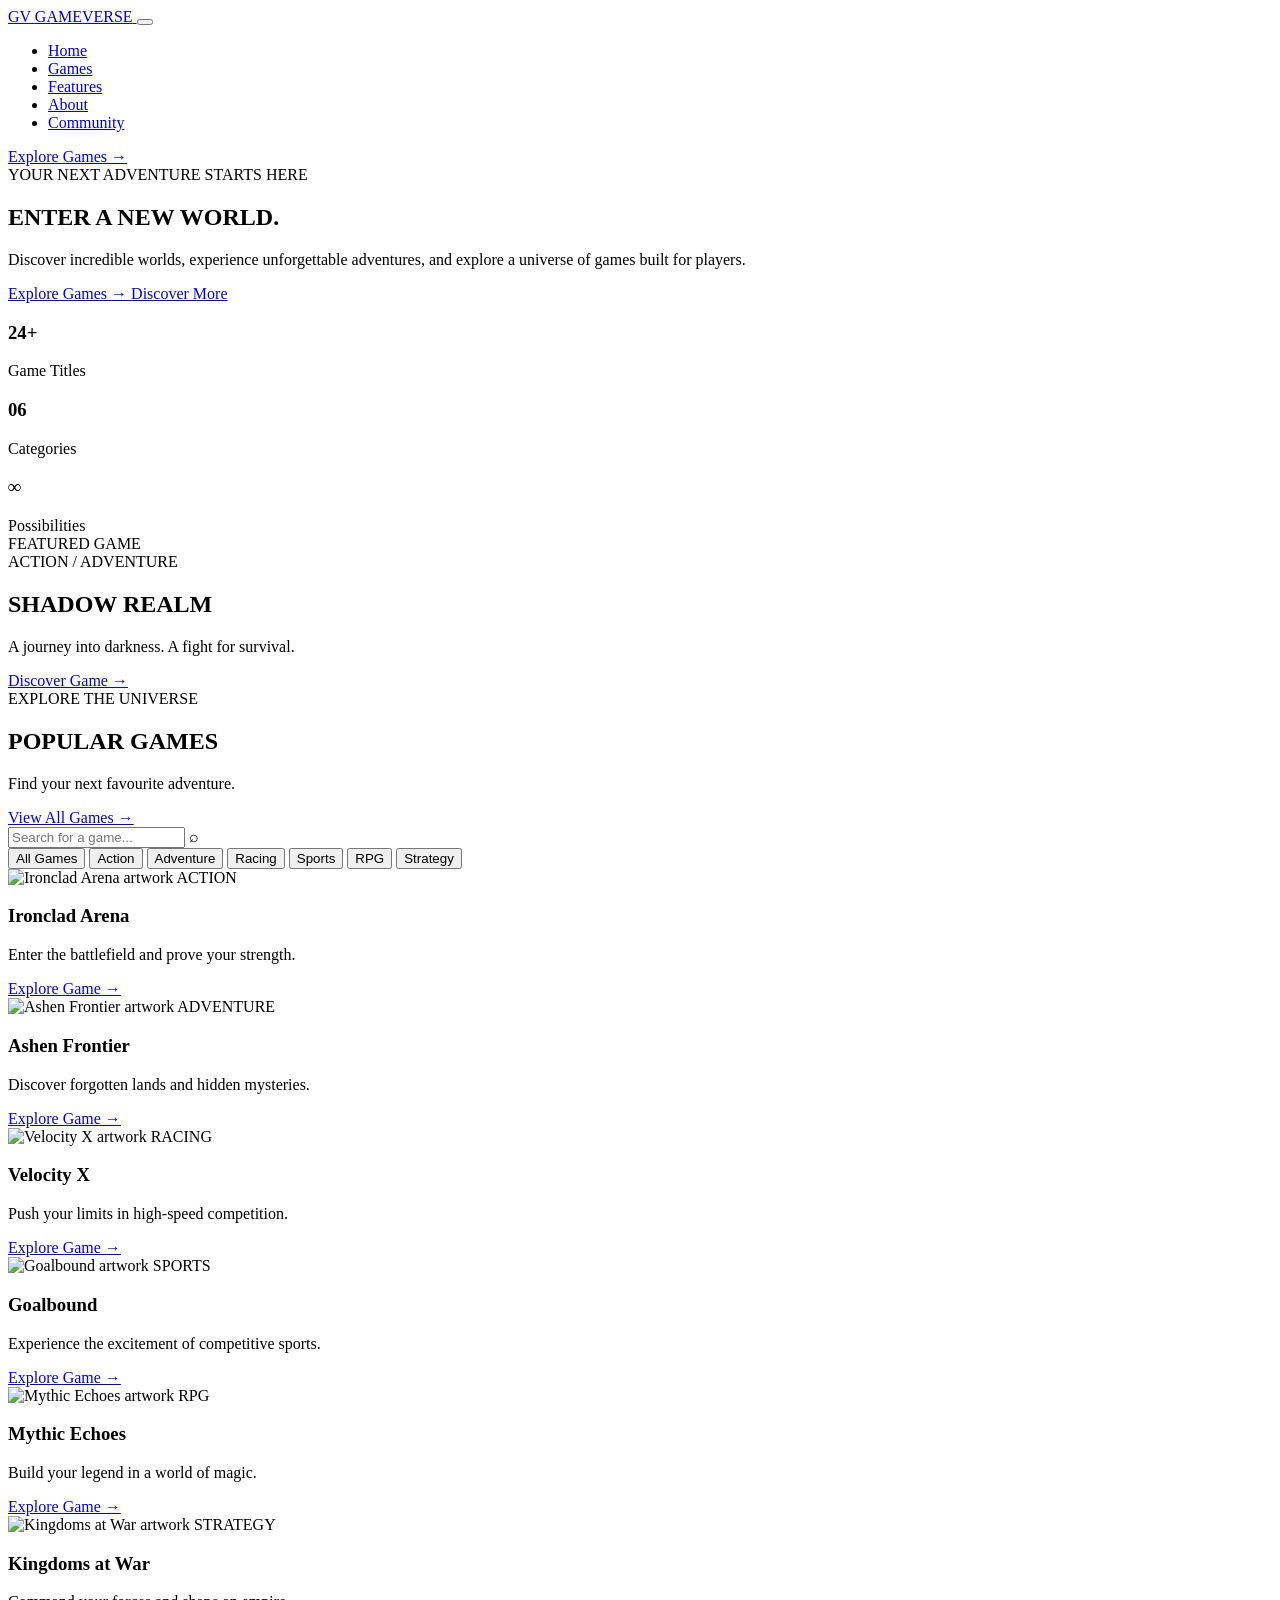
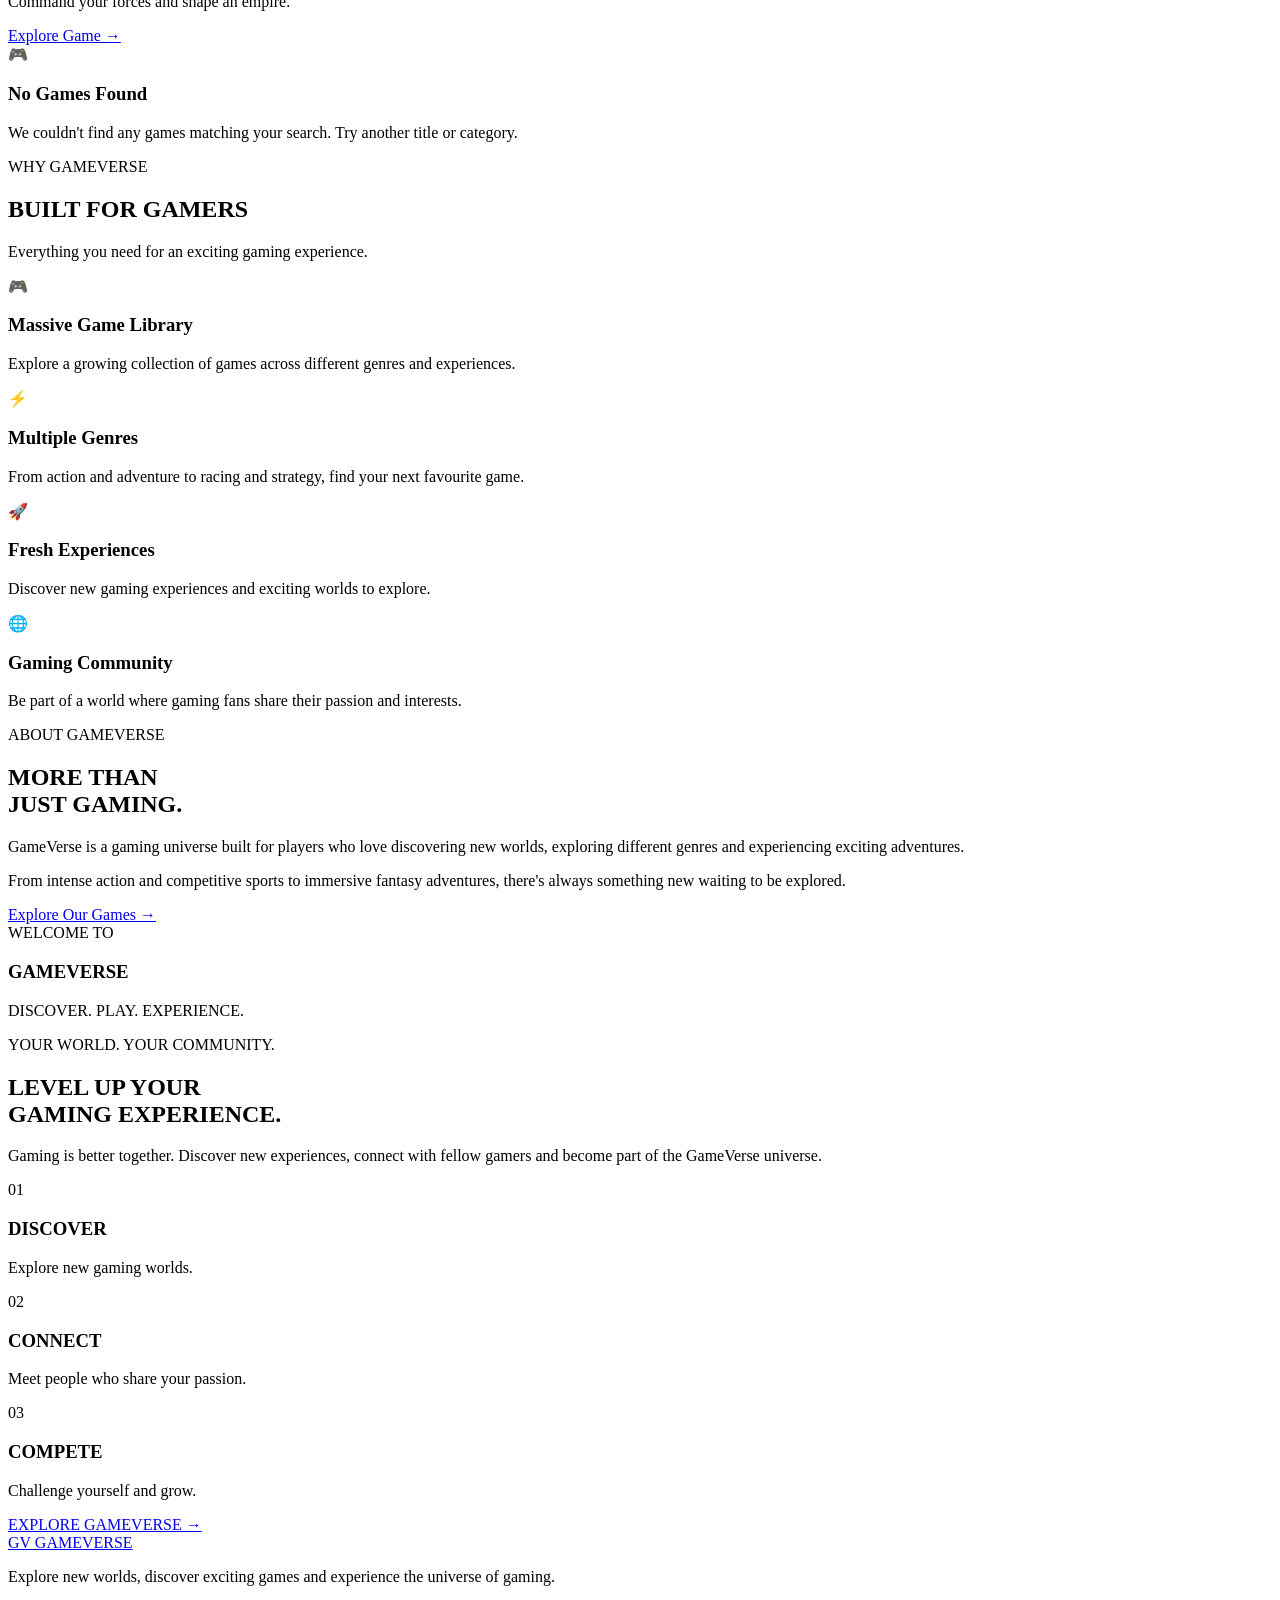
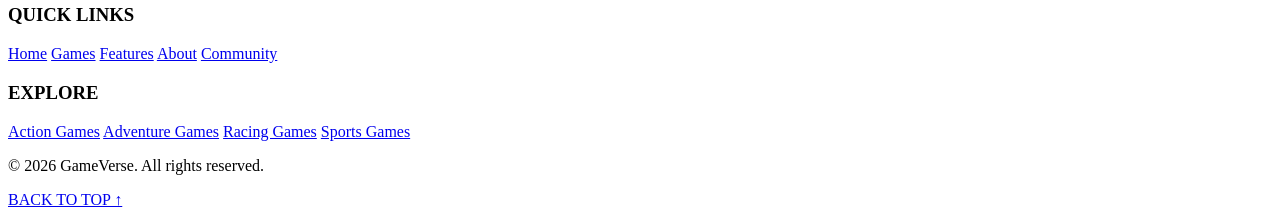
==== index.html @ 658ce8df "Add files via upload" ====
<!DOCTYPE html>
<html lang="en">
<head>
    <meta charset="UTF-8">
    <meta name="viewport" content="width=device-width, initial-scale=1.0">

    <title>GameVerse | Gaming Universe</title>

    <link rel="stylesheet" href="css/style.css">
</head>

<body>

  
<!-- NAVIGATION -->
<header class="header">
    <nav class="navbar container">

        <a href="#" class="logo">
            <span class="logo-icon">GV</span>
            <span>GAME<span class="logo-accent">VERSE</span></span>
        </a>

        <button class="menu-toggle" id="menu-toggle"
            aria-label="Open navigation menu"
            aria-expanded="false">
            <span></span>
            <span></span>
            <span></span>
        </button>

        <div class="nav-menu" id="nav-menu">

            <ul class="nav-links">
                <li><a href="#home" class="nav-link active">Home</a></li>
                <li><a href="#games" class="nav-link">Games</a></li>
                <li><a href="#features" class="nav-link">Features</a></li>
                <li><a href="#about" class="nav-link">About</a></li>
                <li><a href="#community" class="nav-link">Community</a></li>
            </ul>

            <div class="nav-actions">
                <a href="#games" class="nav-button">
                    Explore Games <span>→</span>
                </a>
            </div>

        </div>

    </nav>
</header>

    
<!-- HERO SECTION -->
<section class="hero" id="home">

    <div class="hero-overlay"></div>

    <div class="container hero-container">

        <div class="hero-content">

            <span class="hero-label">
                <span class="status-dot"></span>
                YOUR NEXT ADVENTURE STARTS HERE
            </span>

            <h1>
                ENTER A NEW
                <span>WORLD.</span>
            </h1>

            <p>
                Discover incredible worlds, experience
                unforgettable adventures, and explore
                a universe of games built for players.
            </p>

            <div class="hero-buttons">

                <a href="#games" class="hero-primary-btn">
                    Explore Games <span>→</span>
                </a>

                <a href="#about" class="hero-secondary-btn">
                    Discover More
                </a>

            </div>

            <div class="hero-stats">

                <div class="hero-stat">
                    <h3>24+</h3>
                    <span>Game Titles</span>
                </div>

                <div class="hero-stat">
                    <h3>06</h3>
                    <span>Categories</span>
                </div>

                <div class="hero-stat">
                    <h3>∞</h3>
                    <span>Possibilities</span>
                </div>

            </div>

        </div>

        <!-- FEATURED GAME CARD -->
        <div class="hero-featured">

            <div class="featured-tag">
                FEATURED GAME
            </div>

            <div class="featured-info">

                <span>ACTION / ADVENTURE</span>

                <h2>SHADOW REALM</h2>

                <p>
                    A journey into darkness.
                    A fight for survival.
                </p>

                <a href="#games">
                    Discover Game <span>→</span>
                </a>

            </div>

        </div>

    </div>

</section>

<!-- GAMES SECTION -->
<section class="games-section" id="games">

    <div class="container">

        <div class="section-heading">
            <div>
                <span class="section-label">EXPLORE THE UNIVERSE</span>
                <h2>POPULAR <span>GAMES</span></h2>
                <p>Find your next favourite adventure.</p>
            </div>

            <a href="#games" class="view-all">
                View All Games →
            </a>
        </div>

                </div>

        <!-- GAME SEARCH -->
        <div class="game-search">
            <input
                type="search"
                id="game-search"
                placeholder="Search for a game..."
                autocomplete="off"
            >
            <span class="search-icon">⌕</span>
        </div>

        <!-- GAME CATEGORIES -->
        <div class="game-categories">
            <button class="category-btn active" data-category="all">All Games</button>
            <button class="category-btn" data-category="action">Action</button>
            <button class="category-btn" data-category="adventure">Adventure</button>
            <button class="category-btn" data-category="racing">Racing</button>
            <button class="category-btn" data-category="sports">Sports</button>
            <button class="category-btn" data-category="rpg">RPG</button>
            <button class="category-btn" data-category="strategy">Strategy</button>
        </>

        <!-- GAME GRID -->
        <div class="games-grid">

            <article class="game-card" data-category="action">
          <div class="game-art art-action">
    <img src="images/ironclad.jpeg" alt="Ironclad Arena artwork" class="game-card-image">
    <span class="game-tag">ACTION</span>
          </div>
                <div class="game-info">
                    <h3>Ironclad Arena</h3>
                    <p>Enter the battlefield and prove your strength.</p>
                    <a href="game-details.html">Explore Game →</a>
                </div>
            </article>

            <article class="game-card" data-category="adventure">
  <div class="game-art art-adventure">
    <img src="images/ashen-frontier.jpeg" alt="Ashen Frontier artwork" class="game-card-image">
    <span class="game-tag">ADVENTURE</span>
  </div>
                <div class="game-info">
                    <h3>Ashen Frontier</h3>
                    <p>Discover forgotten lands and hidden mysteries.</p>
                    <a href="game-details.html?game=ashen-frontier">
    Explore Game →
                    </a>
                </div>
            </article>

            <article class="game-card" data-category="racing">
    <div class="game-art art-racing">
    <img src="images/velocity-x.jpeg" alt="Velocity X artwork" class="game-card-image">
    <span class="game-tag">RACING</span>
    </div>
                <div class="game-info">
                    <h3>Velocity X</h3>
                    <p>Push your limits in high-speed competition.</p>
                    <a href="game-details.html?game=velocity-x">Explore Game →</a>
                </div>
            </article>

            <article class="game-card" data-category="sports">
  <div class="game-art art-sports">
    <img src="images/goalbound.jpeg" alt="Goalbound artwork" class="game-card-image">
    <span class="game-tag">SPORTS</span>
  </div>
                <div class="game-info">
                    <h3>Goalbound</h3>
                    <p>Experience the excitement of competitive sports.</p>
                    <a href="game-details.html?game=goalbound">Explore Game →</a>
                </div>
            </article>

            <article class="game-card" data-category="rpg">
  <div class="game-art art-rpg">
    <img src="images/mythic-echoes.jpeg" alt="Mythic Echoes artwork" class="game-card-image">
    <span class="game-tag">RPG</span>
  </div>
                <div class="game-info">
                    <h3>Mythic Echoes</h3>
                    <p>Build your legend in a world of magic.</p>
                    <a href="game-details.html?game=mythic-echoes">Explore Game →</a>
                </div>
            </article>

            <article class="game-card" data-category="strategy">
  <div class="game-art art-strategy">
    <img src="images/kingdoms-at-war.jpeg" alt="Kingdoms at War artwork" class="game-card-image">
    <span class="game-tag">STRATEGY</span>
  </div>
                <div class="game-info">
                    <h3>Kingdoms at War</h3>
                    <p>Command your forces and shape an empire.</p>
                    <a href="game-details.html?game=kingdoms-at-war">Explore Game →</a>
                </div>
            </article>

        </div>

<!-- NO RESULTS MESSAGE -->
<div class="no-results" id="no-results">
    <div class="no-results-icon">🎮</div>
    <h3>No Games Found</h3>
    <p>
        We couldn't find any games matching your search.
        Try another title or category.
    </p>
</div>

    </div>

</section>


<!-- FEATURES SECTION -->

<section class="features-section" id="features">
    <div class="container">

        <div class="section-heading">
            <div>
                <span class="section-label">WHY GAMEVERSE</span>
                <h2>BUILT FOR <span>GAMERS</span></h2>
                <p>Everything you need for an exciting gaming experience.</p>
            </div>
        </div>

        <div class="features-grid">

            <div class="feature-card">
                <div class="feature-icon">🎮</div>
                <h3>Massive Game Library</h3>
                <p>Explore a growing collection of games across different genres and experiences.</p>
            </div>

            <div class="feature-card">
                <div class="feature-icon">⚡</div>
                <h3>Multiple Genres</h3>
                <p>From action and adventure to racing and strategy, find your next favourite game.</p>
            </div>

            <div class="feature-card">
                <div class="feature-icon">🚀</div>
                <h3>Fresh Experiences</h3>
                <p>Discover new gaming experiences and exciting worlds to explore.</p>
            </div>

            <div class="feature-card">
                <div class="feature-icon">🌐</div>
                <h3>Gaming Community</h3>
                <p>Be part of a world where gaming fans share their passion and interests.</p>
            </div>

        </div>
    </div>
</section>

<!-- ABOUT SECTION -->

<section class="about-section" id="about">
    <div class="container about-container">

        <div class="about-content">
            <span class="section-label">ABOUT GAMEVERSE</span>

            <h2>
                MORE THAN<br>
                JUST <span>GAMING.</span>
            </h2>

            <p>
                GameVerse is a gaming universe built for players
                who love discovering new worlds, exploring different
                genres and experiencing exciting adventures.
            </p>

            <p>
                From intense action and competitive sports to
                immersive fantasy adventures, there's always
                something new waiting to be explored.
            </p>

            <a href="#games" class="about-button">
                Explore Our Games →
            </a>
        </div>

        <div class="about-visual">
            <div class="about-visual-content">
                <span class="about-small-label">WELCOME TO</span>
                <h3>GAME<span>VERSE</span></h3>
                <div class="about-line"></div>
                <p>DISCOVER. PLAY. EXPERIENCE.</p>
                <div class="about-orbit orbit-one"></div>
                <div class="about-orbit orbit-two"></div>
            </div>
        </div>

    </div>
</section>

<!-- COMMUNITY SECTION -->

<section class="community-section" id="community">
    <div class="container">

        <div class="community-content">

            <span class="section-label">YOUR WORLD. YOUR COMMUNITY.</span>

            <h2>
                LEVEL UP YOUR<br>
                <span>GAMING EXPERIENCE.</span>
            </h2>

            <p>
                Gaming is better together. Discover new experiences,
                connect with fellow gamers and become part of the
                GameVerse universe.
            </p>

            <div class="community-highlights">
                <div>
                    <span>01</span>
                    <h3>DISCOVER</h3>
                    <p>Explore new gaming worlds.</p>
                </div>

                <div>
                    <span>02</span>
                    <h3>CONNECT</h3>
                    <p>Meet people who share your passion.</p>
                </div>

                <div>
                    <span>03</span>
                    <h3>COMPETE</h3>
                    <p>Challenge yourself and grow.</p>
                </div>
            </div>

            <a href="#games" class="community-button">
                EXPLORE GAMEVERSE →
            </a>

        </div>

    </div>
</section>

<!-- FOOTER -->

<footer class="footer">
    <div class="container">

        <div class="footer-main">

            <div class="footer-brand">
                <a href="#home" class="logo">
                    <span class="logo-icon">GV</span>
                    <span>GAME<span class="logo-accent">VERSE</span></span>
                </a>

                <p>
                    Explore new worlds, discover exciting games
                    and experience the universe of gaming.
                </p>
            </div>

            <div class="footer-links">
                <h3>QUICK LINKS</h3>
                <a href="#home">Home</a>
                <a href="#games">Games</a>
                <a href="#features">Features</a>
                <a href="#about">About</a>
                <a href="#community">Community</a>
            </div>

            <div class="footer-links">
                <h3>EXPLORE</h3>
                <a href="#games">Action Games</a>
                <a href="#games">Adventure Games</a>
                <a href="#games">Racing Games</a>
                <a href="#games">Sports Games</a>
            </div>

        </div>

        <div class="footer-bottom">
            <p>© 2026 GameVerse. All rights reserved.</p>
            <a href="#home">BACK TO TOP ↑</a>
        </div>

    </div>
</footer>


    <script src="js/mains.js"></script>
</body>
</html>
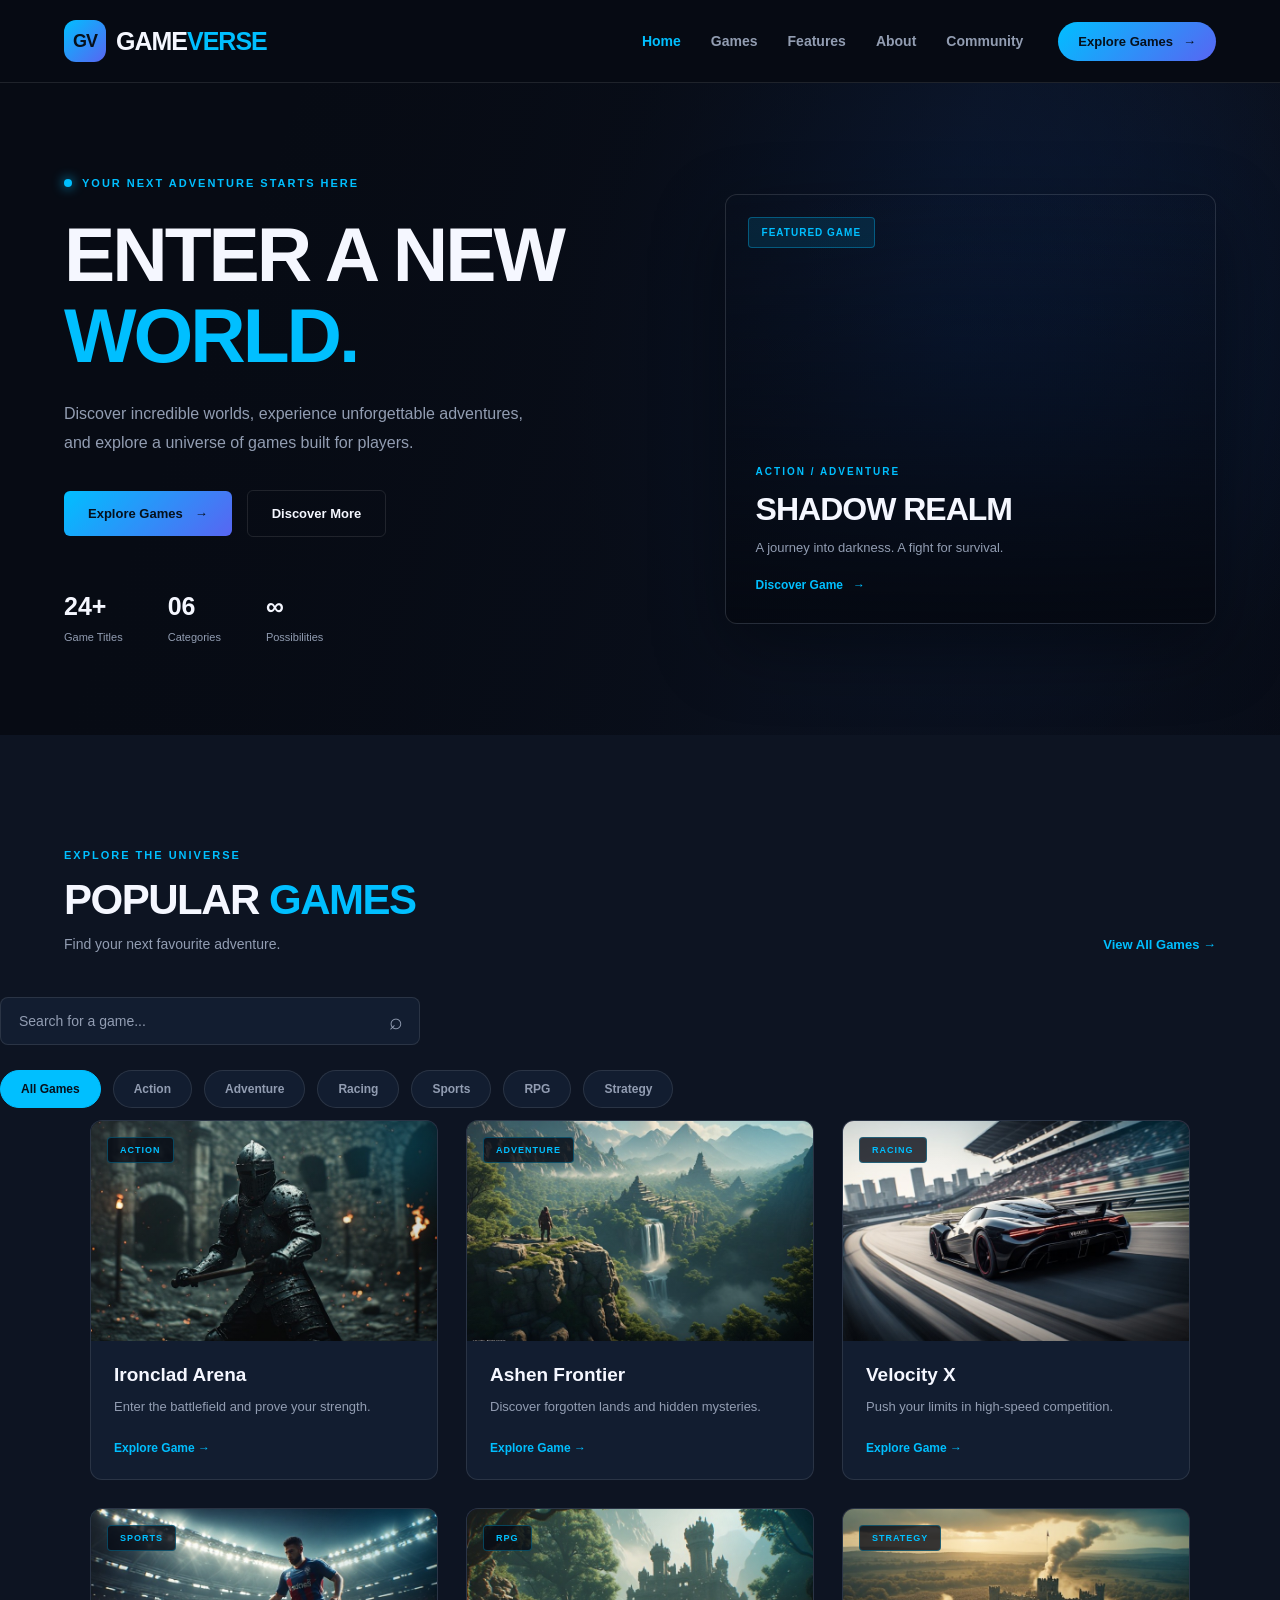
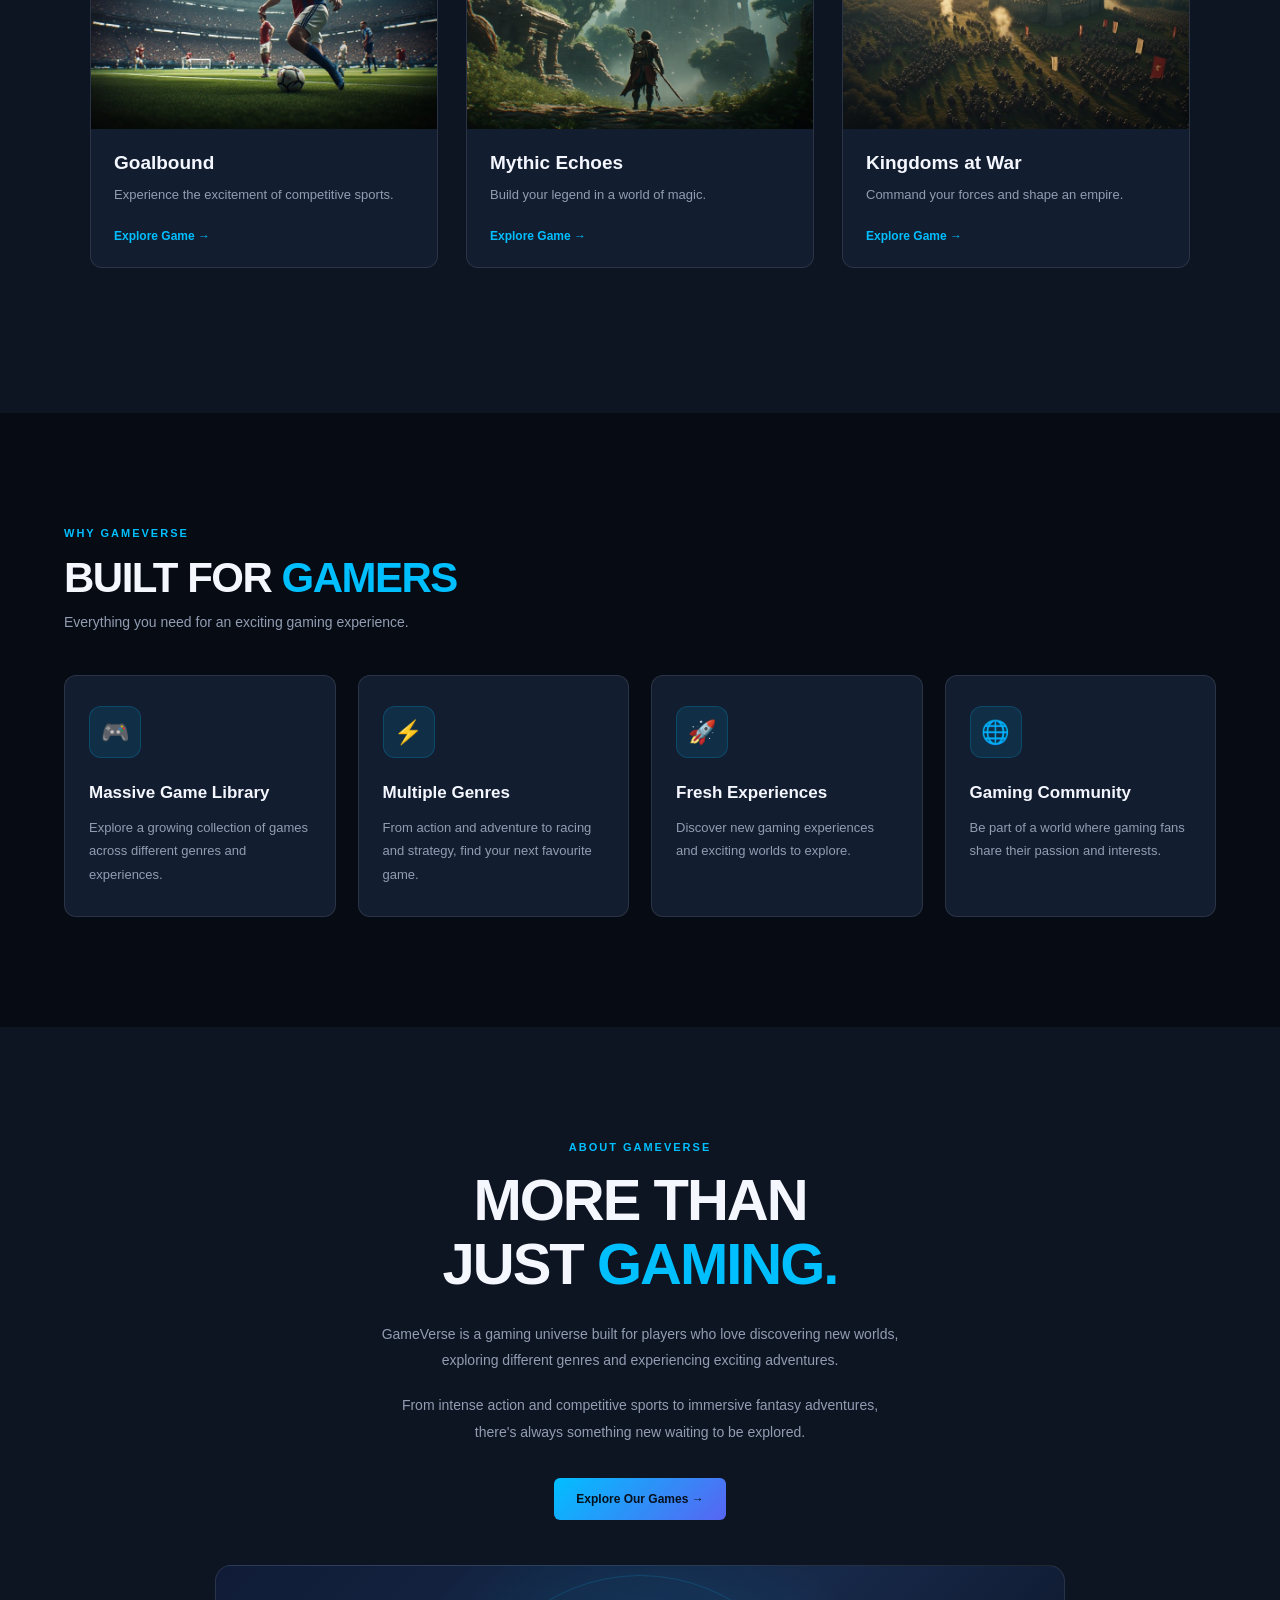
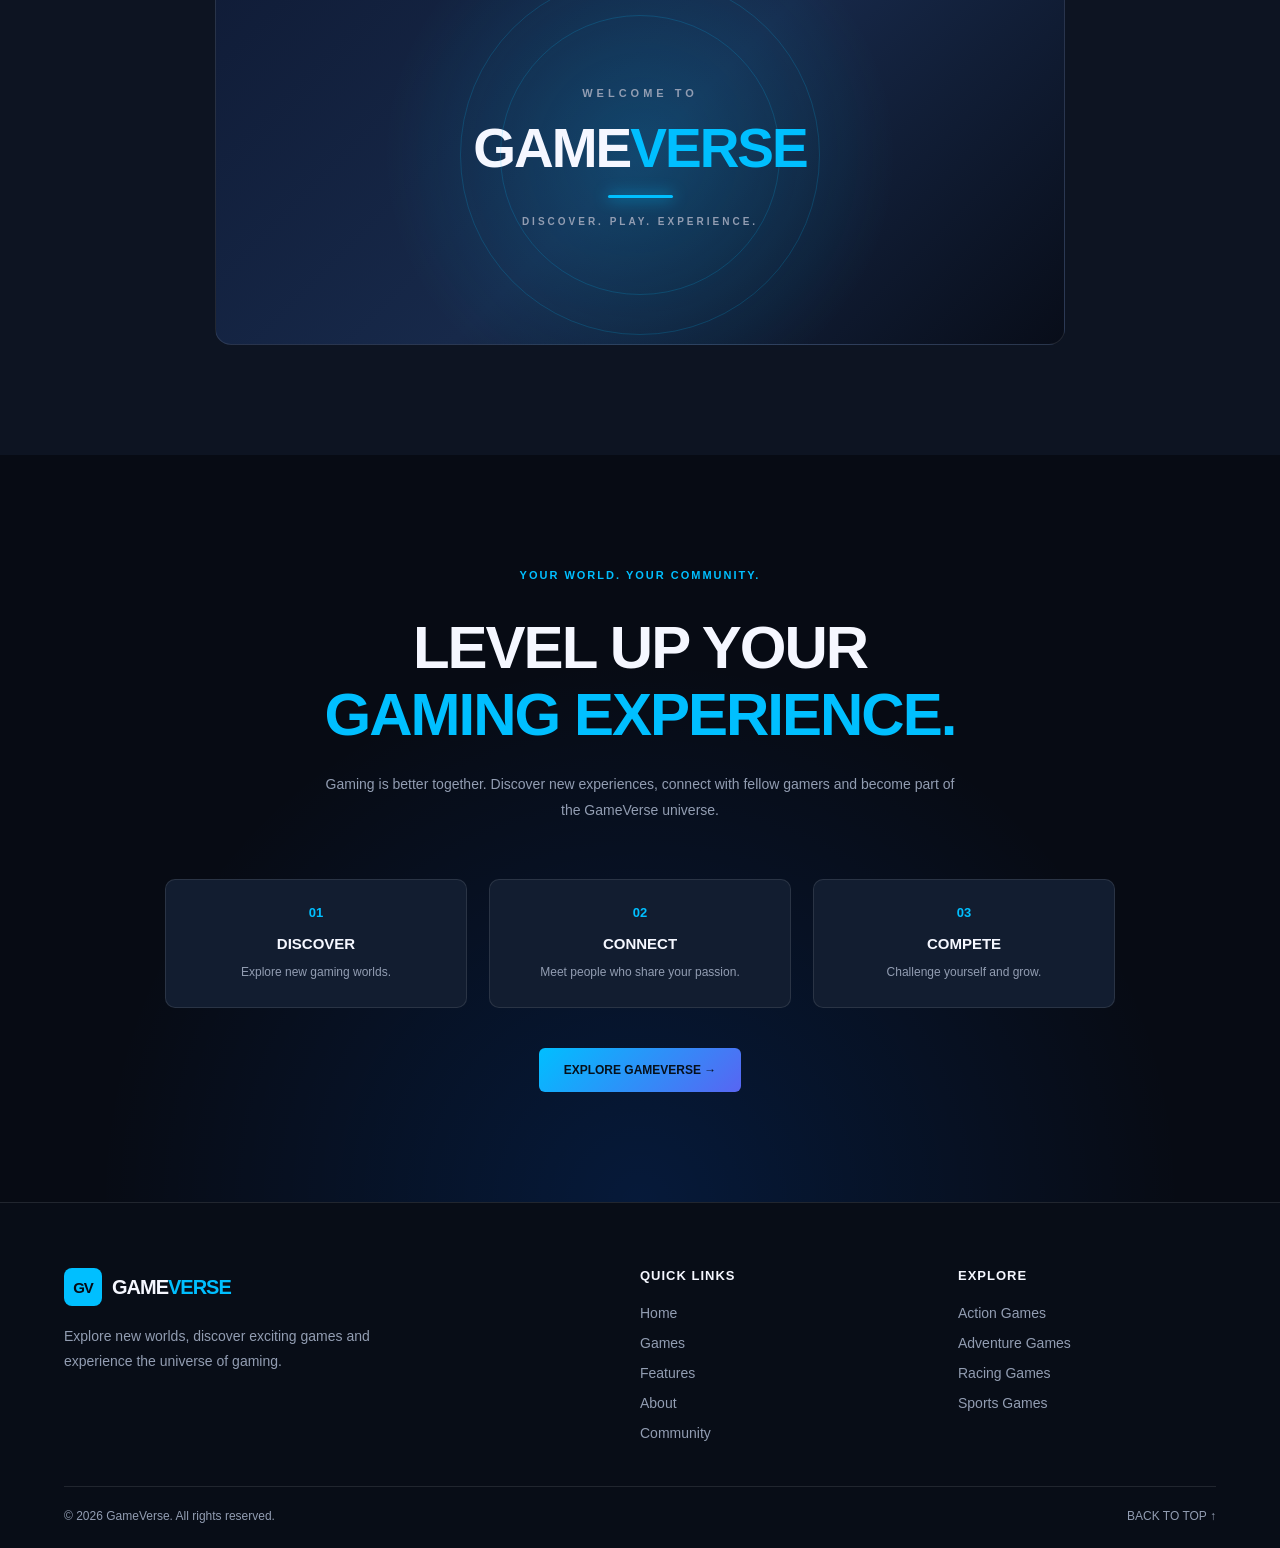
==== commit 540dfd85: "Update index.html" ====
--- a/index.html
+++ b/index.html
@@ -6,7 +6,7 @@
 
     <title>GameVerse | Gaming Universe</title>
 
-    <link rel="stylesheet" href="css/style.css">
+    <link rel="stylesheet" href="style.css">
 </head>
 
 <body>
@@ -185,7 +185,7 @@
 
             <article class="game-card" data-category="action">
           <div class="game-art art-action">
-    <img src="images/ironclad.jpeg" alt="Ironclad Arena artwork" class="game-card-image">
+    <img src="ironclad.jpeg" alt="Ironclad Arena artwork" class="game-card-image">
     <span class="game-tag">ACTION</span>
           </div>
                 <div class="game-info">
@@ -197,7 +197,7 @@
 
             <article class="game-card" data-category="adventure">
   <div class="game-art art-adventure">
-    <img src="images/ashen-frontier.jpeg" alt="Ashen Frontier artwork" class="game-card-image">
+    <img src="ashen-frontier.jpeg" alt="Ashen Frontier artwork" class="game-card-image">
     <span class="game-tag">ADVENTURE</span>
   </div>
                 <div class="game-info">
@@ -211,7 +211,7 @@
 
             <article class="game-card" data-category="racing">
     <div class="game-art art-racing">
-    <img src="images/velocity-x.jpeg" alt="Velocity X artwork" class="game-card-image">
+    <img src="velocity-x.jpeg" alt="Velocity X artwork" class="game-card-image">
     <span class="game-tag">RACING</span>
     </div>
                 <div class="game-info">
@@ -223,7 +223,7 @@
 
             <article class="game-card" data-category="sports">
   <div class="game-art art-sports">
-    <img src="images/goalbound.jpeg" alt="Goalbound artwork" class="game-card-image">
+    <img src="goalbound.jpeg" alt="Goalbound artwork" class="game-card-image">
     <span class="game-tag">SPORTS</span>
   </div>
                 <div class="game-info">
@@ -235,7 +235,7 @@
 
             <article class="game-card" data-category="rpg">
   <div class="game-art art-rpg">
-    <img src="images/mythic-echoes.jpeg" alt="Mythic Echoes artwork" class="game-card-image">
+    <img src="mythic-echoes.jpeg" alt="Mythic Echoes artwork" class="game-card-image">
     <span class="game-tag">RPG</span>
   </div>
                 <div class="game-info">
@@ -247,7 +247,7 @@
 
             <article class="game-card" data-category="strategy">
   <div class="game-art art-strategy">
-    <img src="images/kingdoms-at-war.jpeg" alt="Kingdoms at War artwork" class="game-card-image">
+    <img src="kingdoms-at-war.jpeg" alt="Kingdoms at War artwork" class="game-card-image">
     <span class="game-tag">STRATEGY</span>
   </div>
                 <div class="game-info">
@@ -457,6 +457,6 @@
 </footer>
 
 
-    <script src="js/mains.js"></script>
+    <script src="mains.js"></script>
 </body>
-</html>+</html>
--- a/style.css
+++ b/style.css
@@ -0,0 +1,1763 @@
+
+/* =========================
+   GLOBAL STYLES
+========================= */
+
+:root {
+    --bg: #070b14;
+    --bg-secondary: #0d1422;
+    --surface: #121d30;
+    --accent: #00bfff;
+    --accent-secondary: #5865f2;
+    --text: #f5f7ff;
+    --muted: #929db2;
+    --border: rgba(255, 255, 255, 0.1);
+}
+
+* {
+    margin: 0;
+    padding: 0;
+    box-sizing: border-box;
+}
+
+html {
+    scroll-behavior: smooth;
+}
+
+body {
+    font-family: Arial, Helvetica, sans-serif;
+    background: var(--bg);
+    color: var(--text);
+}
+
+a {
+    text-decoration: none;
+    color: inherit;
+}
+
+button {
+    font: inherit;
+}
+
+.container {
+    width: 90%;
+    max-width: 1400px;
+    margin: 0 auto;
+}
+
+/* =========================
+   NAVIGATION
+========================= */
+
+.header {
+    width: 100%;
+    background: rgba(7, 11, 20, 0.95);
+    border-bottom: 1px solid var(--border);
+    position: relative;
+    z-index: 1000;
+}
+
+.navbar {
+    min-height: 82px;
+    display: flex;
+    align-items: center;
+    justify-content: space-between;
+}
+
+/* LOGO */
+
+.logo {
+    display: flex;
+    align-items: center;
+    gap: 10px;
+    font-size: 25px;
+    font-weight: 900;
+    letter-spacing: -1px;
+}
+
+.logo-icon {
+    width: 42px;
+    height: 42px;
+    display: grid;
+    place-items: center;
+    background: linear-gradient(135deg, #00bfff, #5865f2);
+    border-radius: 12px;
+    color: #06101c;
+    font-size: 18px;
+    font-weight: 900;
+}
+
+.logo-accent {
+    color: var(--accent);
+}
+
+/* NAV MENU */
+
+.nav-menu {
+    display: flex;
+    align-items: center;
+    gap: 35px;
+}
+
+.nav-links {
+    display: flex;
+    align-items: center;
+    gap: 30px;
+    list-style: none;
+}
+
+.nav-link {
+    color: var(--muted);
+    font-size: 14px;
+    font-weight: 600;
+    transition: 0.3s ease;
+}
+
+.nav-link:hover,
+.nav-link.active {
+    color: var(--accent);
+}
+
+/* EXPLORE BUTTON */
+
+.nav-button {
+    display: inline-flex;
+    align-items: center;
+    gap: 10px;
+    padding: 12px 20px;
+    background: linear-gradient(135deg, #00bfff, #5865f2);
+    color: #06101c;
+    border-radius: 30px;
+    font-size: 13px;
+    font-weight: 800;
+    transition: 0.3s ease;
+}
+
+.nav-button:hover {
+    transform: translateY(-3px);
+    box-shadow: 0 0 20px rgba(0, 191, 255, 0.35);
+}
+
+/* MOBILE MENU BUTTON */
+
+.menu-toggle {
+    display: none;
+    flex-direction: column;
+    gap: 6px;
+    background: none;
+    border: none;
+    cursor: pointer;
+}
+
+.menu-toggle span {
+    width: 26px;
+    height: 2px;
+    background: var(--text);
+    border-radius: 5px;
+}
+
+/* =========================
+   MOBILE NAVIGATION
+========================= */
+
+@media (max-width: 768px) {
+
+    .navbar {
+        min-height: 72px;
+    }
+
+    .menu-toggle {
+        display: flex;
+        z-index: 1001;
+    }
+
+    .nav-menu {
+        position: absolute;
+        top: 72px;
+        left: 0;
+        width: 100%;
+        background: #0d1422;
+        border-bottom: 1px solid var(--border);
+
+        display: flex;
+        flex-direction: column;
+        align-items: stretch;
+        gap: 25px;
+
+        padding: 25px 5%;
+
+        transform: translateY(-15px);
+        opacity: 0;
+        visibility: hidden;
+        pointer-events: none;
+
+        transition: 0.3s ease;
+    }
+
+    .nav-menu.active {
+        transform: translateY(0);
+        opacity: 1;
+        visibility: visible;
+        pointer-events: auto;
+    }
+
+    .nav-links {
+        flex-direction: column;
+        align-items: flex-start;
+        gap: 22px;
+    }
+
+    .nav-link {
+        font-size: 15px;
+    }
+
+    .nav-actions {
+        width: 100%;
+    }
+
+    .nav-button {
+        justify-content: center;
+        width: 100%;
+    }
+}
+
+/* =========================
+   HERO SECTION
+========================= */
+
+.hero {
+    position: relative;
+    min-height: 650px;
+    display: flex;
+    align-items: center;
+    overflow: hidden;
+    background:
+        radial-gradient(
+            circle at 75% 40%,
+            rgba(0, 102, 255, 0.2),
+            transparent 40%
+        ),
+        linear-gradient(
+            110deg,
+            #070b14 20%,
+            #101b32 65%,
+            #080d19 100%
+        );
+}
+
+.hero-overlay {
+    position: absolute;
+    inset: 0;
+    background:
+        linear-gradient(
+            90deg,
+            rgba(7, 11, 20, 0.98) 0%,
+            rgba(7, 11, 20, 0.8) 50%,
+            rgba(7, 11, 20, 0.3) 100%
+        );
+    pointer-events: none;
+}
+
+.hero-container {
+    position: relative;
+    z-index: 2;
+    display: grid;
+    grid-template-columns: 1.1fr 0.9fr;
+    align-items: center;
+    gap: 60px;
+    padding-top: 90px;
+    padding-bottom: 90px;
+}
+
+/* HERO CONTENT */
+
+.hero-content {
+    max-width: 650px;
+}
+
+.hero-label {
+    display: inline-flex;
+    align-items: center;
+    gap: 10px;
+    color: var(--accent);
+    font-size: 11px;
+    font-weight: 800;
+    letter-spacing: 2px;
+    margin-bottom: 25px;
+}
+
+.status-dot {
+    width: 8px;
+    height: 8px;
+    background: var(--accent);
+    border-radius: 50%;
+    box-shadow: 0 0 12px var(--accent);
+}
+
+.hero-content h1 {
+    font-size: clamp(48px, 6vw, 82px);
+    line-height: 1.05;
+    font-weight: 900;
+    letter-spacing: -3px;
+    margin-bottom: 25px;
+}
+
+.hero-content h1 span {
+    display: block;
+    color: var(--accent);
+}
+
+.hero-content > p {
+    max-width: 490px;
+    color: var(--muted);
+    font-size: 16px;
+    line-height: 1.8;
+    margin-bottom: 32px;
+}
+
+/* HERO BUTTONS */
+
+.hero-buttons {
+    display: flex;
+    align-items: center;
+    gap: 15px;
+    flex-wrap: wrap;
+}
+
+.hero-primary-btn,
+.hero-secondary-btn {
+    display: inline-flex;
+    align-items: center;
+    justify-content: center;
+    gap: 12px;
+    padding: 15px 24px;
+    border-radius: 6px;
+    font-size: 13px;
+    font-weight: 800;
+    transition: 0.3s ease;
+}
+
+.hero-primary-btn {
+    background: linear-gradient(135deg, #00bfff, #5865f2);
+    color: #06101c;
+}
+
+.hero-primary-btn:hover {
+    transform: translateY(-4px);
+    box-shadow: 0 8px 25px rgba(0, 191, 255, 0.25);
+}
+
+.hero-secondary-btn {
+    border: 1px solid var(--border);
+    color: var(--text);
+}
+
+.hero-secondary-btn:hover {
+    border-color: var(--accent);
+    color: var(--accent);
+}
+
+/* HERO STATISTICS */
+
+.hero-stats {
+    display: flex;
+    gap: 45px;
+    margin-top: 55px;
+}
+
+.hero-stat h3 {
+    font-size: 25px;
+    color: var(--text);
+    margin-bottom: 6px;
+}
+
+.hero-stat span {
+    font-size: 11px;
+    color: var(--muted);
+}
+
+/* FEATURED GAME CARD */
+
+
+.hero-featured {
+    position: relative;
+    min-height: 430px;
+    display: flex;
+    align-items: flex-end;
+    padding: 30px;
+    border: 1px solid rgba(255, 255, 255, 0.12);
+    border-radius: 12px;
+    overflow: hidden;
+
+    background:
+        linear-gradient(
+            0deg,
+            rgba(5, 9, 18, 0.98) 0%,
+            rgba(5, 9, 18, 0.45) 45%,
+            rgba(5, 9, 18, 0.05) 100%
+        ),
+        url("../images/shadow-realm.png");
+
+    background-size: cover;
+    background-position: center;
+    background-repeat: no-repeat;
+
+    box-shadow: 0 25px 70px rgba(0, 0, 0, 0.4);
+}
+
+
+.featured-tag {
+    position: absolute;
+    top: 22px;
+    left: 22px;
+    padding: 9px 13px;
+    background: rgba(0, 191, 255, 0.12);
+    border: 1px solid rgba(0, 191, 255, 0.35);
+    color: var(--accent);
+    font-size: 10px;
+    font-weight: 800;
+    letter-spacing: 1px;
+    border-radius: 4px;
+}
+
+.featured-info {
+    position: relative;
+    z-index: 1;
+}
+
+.featured-info > span {
+    color: var(--accent);
+    font-size: 10px;
+    font-weight: 800;
+    letter-spacing: 2px;
+}
+
+.featured-info h2 {
+    font-size: 32px;
+    margin: 12px 0;
+    letter-spacing: -1px;
+}
+
+.featured-info p {
+    color: var(--muted);
+    font-size: 13px;
+    margin-bottom: 20px;
+}
+
+.featured-info a {
+    display: inline-flex;
+    gap: 10px;
+    color: var(--accent);
+    font-size: 12px;
+    font-weight: 800;
+}
+
+/* HERO RESPONSIVENESS */
+
+@media (max-width: 900px) {
+
+    .hero-container {
+        grid-template-columns: 1fr;
+        gap: 45px;
+    }
+
+    .hero-content {
+        max-width: 700px;
+    }
+
+    .hero-featured {
+        min-height: 350px;
+    }
+
+}
+
+@media (max-width: 480px) {
+
+    .hero {
+        min-height: auto;
+    }
+
+    .hero-container {
+        padding-top: 75px;
+        padding-bottom: 60px;
+    }
+
+    .hero-content h1 {
+        font-size: 48px;
+        letter-spacing: -2px;
+    }
+
+    .hero-content > p {
+        font-size: 14px;
+    }
+
+    .hero-stats {
+        gap: 25px;
+        margin-top: 40px;
+    }
+
+    .hero-stat h3 {
+        font-size: 21px;
+    }
+
+    .hero-stat span {
+        font-size: 10px;
+    }
+
+    .hero-featured {
+        min-height: 320px;
+        padding: 22px;
+    }
+
+    .featured-info h2 {
+        font-size: 26px;
+    }
+
+}
+
+/* =========================
+   GAMES SECTION
+========================= */
+
+.games-section {
+    padding: 110px 0;
+    background: var(--bg-secondary);
+}
+
+/* SECTION HEADING */
+
+.section-heading {
+    display: flex;
+    align-items: flex-end;
+    justify-content: space-between;
+    gap: 25px;
+    margin-bottom: 45px;
+}
+
+.section-label {
+    display: inline-block;
+    color: var(--accent);
+    font-size: 11px;
+    font-weight: 800;
+    letter-spacing: 2px;
+    margin-bottom: 15px;
+}
+
+.section-heading h2 {
+    font-size: clamp(30px, 4vw, 42px);
+    font-weight: 900;
+    letter-spacing: -1.5px;
+    margin-bottom: 12px;
+}
+
+.section-heading h2 span {
+    color: var(--accent);
+}
+
+.section-heading p {
+    color: var(--muted);
+    font-size: 14px;
+}
+
+.view-all {
+    color: var(--accent);
+    font-size: 13px;
+    font-weight: 800;
+    white-space: nowrap;
+    transition: 0.3s ease;
+}
+
+.view-all:hover {
+    transform: translateX(5px);
+}
+/* GAME SEARCH */
+
+.game-search {
+    position: relative;
+    max-width: 420px;
+    margin: 35px 0 25px;
+}
+
+.game-search input {
+    width: 100%;
+    padding: 15px 45px 15px 18px;
+    background: var(--surface);
+    border: 1px solid var(--border);
+    border-radius: 8px;
+    outline: none;
+    color: #fff;
+    font-family: inherit;
+    font-size: 14px;
+    transition: 0.3s ease;
+}
+
+.game-search input::placeholder {
+    color: var(--muted);
+}
+
+.game-search input:focus {
+    border-color: #00bfff;
+}
+
+.search-icon {
+    position: absolute;
+    right: 17px;
+    top: 50%;
+    transform: translateY(-50%);
+    color: var(--muted);
+    font-size: 23px;
+    pointer-events: none;
+}
+
+/* GAME CATEGORIES */
+
+.game-categories {
+    display: flex;
+    align-items: center;
+    gap: 12px;
+    flex-wrap: wrap;
+    margin-bottom: 35px;
+}
+
+.category-btn {
+    padding: 11px 20px;
+    background: var(--surface);
+    color: var(--muted);
+    border: 1px solid var(--border);
+    border-radius: 30px;
+    font-size: 12px;
+    font-weight: 700;
+    cursor: pointer;
+    transition: 0.3s ease;
+}
+
+.category-btn:hover,
+.category-btn.active {
+    background: var(--accent);
+    color: #06101c;
+    border-color: var(--accent);
+}
+
+/* =========================
+   GAMES GRID
+========================= */
+
+.games-grid {
+    display: grid;
+    grid-template-columns: repeat(3, minmax(0, 1fr));
+    gap: 28px;
+    justify-content: center;
+    width: 100%;
+    max-width: 1100px;
+    margin: 0 auto;
+}
+
+/* =========================
+   ABOUT SECTION
+========================= */
+
+.about-section {
+    padding: 110px 0;
+    background: var(--bg-secondary);
+}
+
+.about-container {
+    display: grid;
+    grid-template-columns: 1fr;
+    gap: 45px;
+}
+
+.about-content {
+    text-align: center;
+}
+
+.about-content p {
+    margin-left: auto;
+    margin-right: auto;
+}
+
+.about-visual {
+    width: 75%;
+    margin: 0 auto;
+}
+
+.about-content h2 {
+    font-size: clamp(38px, 5vw, 58px);
+    line-height: 1.1;
+    letter-spacing: -2px;
+    margin-bottom: 25px;
+}
+
+.about-content h2 span {
+    color: var(--accent);
+}
+
+.about-content p {
+    color: var(--muted);
+    font-size: 14px;
+    line-height: 1.9;
+    margin-bottom: 18px;
+    max-width: 520px;
+}
+
+.about-button {
+    display: inline-flex;
+    margin-top: 15px;
+    padding: 14px 22px;
+    background: linear-gradient(135deg, #00bfff, #5865f2);
+    color: #06101c;
+    border-radius: 6px;
+    font-size: 12px;
+    font-weight: 800;
+    transition: 0.3s ease;
+}
+
+.about-button:hover {
+    transform: translateY(-4px);
+    box-shadow: 0 8px 25px rgba(0,191,255,.2);
+}
+
+/* ABOUT VISUAL */
+
+.about-visual {
+    min-height: 380px;
+    display: grid;
+    place-items: center;
+    position: relative;
+    overflow: hidden;
+    background:
+        radial-gradient(circle at center, rgba(0,191,255,.2), transparent 55%),
+        linear-gradient(135deg, #101c37, #17294a, #080d19);
+    border: 1px solid var(--border);
+    border-radius: 16px;
+}
+
+.about-visual-content {
+    text-align: center;
+    position: relative;
+    z-index: 2;
+}
+
+.about-small-label {
+    color: var(--muted);
+    font-size: 11px;
+    letter-spacing: 4px;
+    font-weight: 800;
+}
+
+.about-visual-content h3 {
+    font-size: clamp(35px, 5vw, 55px);
+    font-weight: 900;
+    letter-spacing: -2px;
+    margin: 15px 0;
+}
+
+.about-visual-content h3 span {
+    color: var(--accent);
+}
+
+.about-line {
+    width: 65px;
+    height: 3px;
+    background: var(--accent);
+    margin: 0 auto 18px;
+    border-radius: 5px;
+    box-shadow: 0 0 15px var(--accent);
+}
+
+.about-visual-content p {
+    color: var(--muted);
+    font-size: 10px;
+    letter-spacing: 3px;
+    font-weight: 800;
+}
+
+/* DECORATIVE ORBITS */
+
+.about-orbit {
+    position: absolute;
+    border: 1px solid rgba(0,191,255,.18);
+    border-radius: 50%;
+    left: 50%;
+    top: 50%;
+    transform: translate(-50%, -50%);
+    pointer-events: none;
+}
+
+.orbit-one {
+    width: 280px;
+    height: 280px;
+}
+
+.orbit-two {
+    width: 360px;
+    height: 360px;
+}
+
+/* RESPONSIVENESS */
+
+@media (max-width: 900px) {
+    .about-container {
+        gap: 40px;
+    }
+
+    .about-visual {
+        min-height: 330px;
+    }
+}
+
+@media (max-width: 600px) {
+    .about-section {
+        padding: 75px 0;
+    }
+
+    .about-container {
+        grid-template-columns: 1fr;
+        gap: 40px;
+    }
+
+    .about-content h2 {
+        font-size: 42px;
+    }
+
+    .about-visual {
+        min-height: 300px;
+    }
+
+    .orbit-one {
+        width: 230px;
+        height: 230px;
+    }
+
+    .orbit-two {
+        width: 300px;
+        height: 300px;
+    }
+}
+
+
+/* GAME CARD */
+
+.game-card {
+    background: var(--surface);
+    border: 1px solid var(--border);
+    border-radius: 12px;
+    overflow: hidden;
+    transition: 0.35s ease;
+}
+
+.game-card:hover {
+    transform: translateY(-8px);
+    border-color: rgba(0, 191, 255, 0.5);
+    box-shadow: 0 15px 35px rgba(0, 0, 0, 0.3);
+}
+
+.game-card:hover .game-art {
+    transform: scale(1.04);
+}
+/* GAME ARTWORK PLACEHOLDERS */
+
+.game-art {
+    position: relative;
+    height: 220px;
+    overflow: hidden;
+    background-size: cover;
+    background-position: center;
+    isolation: isolate;
+  transition: transform 0.5s ease;
+}
+.game-card-image {
+    position: absolute;
+    inset: 0;
+    width: 100%;
+    height: 100%;
+    object-fit: cover;
+    object-position: center;
+    display: block;
+    z-index: -1;
+}
+/* CINEMATIC LIGHTING */
+
+.game-art::before {
+    content: "";
+    position: absolute;
+    inset: 0;
+    background:
+        linear-gradient(
+            135deg,
+            rgba(255,255,255,0.08),
+            transparent 45%,
+            rgba(0,0,0,0.25)
+        );
+    pointer-events: none;
+    z-index: 0;
+}
+
+.game-art::after {
+    content: "";
+    position: absolute;
+    width: 180px;
+    height: 180px;
+    right: -60px;
+    top: -70px;
+    background: radial-gradient(
+        circle,
+        rgba(0,191,255,0.22),
+        transparent 70%
+    );
+    filter: blur(15px);
+    pointer-events: none;
+    z-index: 0;
+}
+
+.game-tag {
+    z-index: 1;
+}
+.art-action {
+    background:
+        radial-gradient(circle at 70% 35%, #5578b8, transparent 30%),
+        linear-gradient(135deg, #101c37, #243f68, #070b14);
+}
+
+.art-adventure {
+    background:
+        radial-gradient(circle at 50% 35%, #a17b45, transparent 30%),
+        linear-gradient(135deg, #273c35, #53664a, #101b20);
+}
+
+.art-racing {
+    background:
+        radial-gradient(circle at 70% 40%, #ff7043, transparent 30%),
+        linear-gradient(135deg, #301c39, #812d50, #10101b);
+}
+
+.art-sports {
+    background:
+        radial-gradient(circle at 50% 40%, #55bd89, transparent 30%),
+        linear-gradient(135deg, #123d35, #286e56, #071b20);
+}
+
+.art-rpg {
+    background:
+        radial-gradient(circle at 50% 35%, #9872df, transparent 30%),
+        linear-gradient(135deg, #261b48, #514080, #0c1021);
+}
+
+.art-strategy {
+    background:
+        radial-gradient(circle at 60% 35%, #c28d4b, transparent 30%),
+        linear-gradient(135deg, #3d2b20, #73502e, #11121b);
+}
+
+/* GAME TAG */
+
+.game-tag {
+    position: absolute;
+    top: 16px;
+    left: 16px;
+    padding: 7px 12px;
+    background: rgba(7, 11, 20, 0.8);
+    color: var(--accent);
+    border: 1px solid rgba(0, 191, 255, 0.3);
+    border-radius: 4px;
+    font-size: 9px;
+    font-weight: 800;
+    letter-spacing: 1px;
+}
+
+/* GAME INFORMATION */
+
+.game-info {
+    padding: 23px;
+}
+
+.game-info h3 {
+    font-size: 19px;
+    margin-bottom: 10px;
+}
+
+.game-info p {
+    color: var(--muted);
+    font-size: 13px;
+    line-height: 1.7;
+    margin-bottom: 20px;
+}
+
+.game-info a {
+    display: inline-block;
+    color: var(--accent);
+    font-size: 12px;
+    font-weight: 800;
+    transition: 0.3s ease;
+}
+
+.game-info a:hover {
+    transform: translateX(5px);
+}
+
+/* GAME FILTER ANIMATION */
+
+.game-card {
+    animation: gameAppear 0.35s ease both;
+}
+
+@keyframes gameAppear {
+    from {
+        opacity: 0;
+        transform: translateY(12px);
+    }
+
+    to {
+        opacity: 1;
+        transform: translateY(0);
+    }
+}
+/* TABLET RESPONSIVENESS */
+
+@media (max-width: 900px) {
+
+    .games-grid {
+        grid-template-columns: repeat(2, 1fr);
+        gap: 20px;
+    }
+
+    .game-art {
+        height: 190px;
+    }
+
+}
+
+/* MOBILE RESPONSIVENESS */
+
+@media (max-width: 600px) {
+
+    .games-section {
+        padding: 75px 0;
+    }
+
+    .section-heading {
+        align-items: flex-start;
+        flex-direction: column;
+        gap: 18px;
+    }
+
+    .game-categories {
+        gap: 9px;
+    }
+
+    .category-btn {
+        padding: 9px 14px;
+        font-size: 11px;
+    }
+
+    .games-grid {
+        grid-template-columns: 1fr;
+        gap: 22px;
+    }
+
+    .game-art {
+        height: 230px;
+    }
+
+    .game-info {
+        padding: 20px;
+    }
+
+}
+
+/* =========================
+   FEATURES SECTION
+========================= */
+
+.features-section {
+    padding: 110px 0;
+    background: var(--bg);
+}
+
+.features-grid {
+    display: grid;
+    grid-template-columns: repeat(4, 1fr);
+    gap: 22px;
+}
+
+.feature-card {
+    padding: 30px 24px;
+    background: var(--surface);
+    border: 1px solid var(--border);
+    border-radius: 12px;
+    transition: 0.3s ease;
+}
+
+.feature-card:hover {
+    transform: translateY(-6px);
+    border-color: rgba(0, 191, 255, 0.4);
+}
+
+.feature-icon {
+    width: 52px;
+    height: 52px;
+    display: grid;
+    place-items: center;
+    background: rgba(0, 191, 255, 0.1);
+    border: 1px solid rgba(0, 191, 255, 0.2);
+    border-radius: 12px;
+    font-size: 23px;
+    margin-bottom: 25px;
+}
+
+.feature-card h3 {
+    font-size: 17px;
+    margin-bottom: 13px;
+}
+
+.feature-card p {
+    color: var(--muted);
+    font-size: 13px;
+    line-height: 1.8;
+}
+
+/* TABLET */
+
+@media (max-width: 900px) {
+    .features-grid {
+        grid-template-columns: repeat(2, 1fr);
+    }
+}
+
+/* MOBILE */
+
+@media (max-width: 600px) {
+    .features-section {
+        padding: 75px 0;
+    }
+
+    .features-grid {
+        grid-template-columns: 1fr;
+        gap: 18px;
+    }
+
+    .feature-card {
+        padding: 25px 22px;
+    }
+}
+
+/* =========================
+   ABOUT SECTION
+========================= */
+
+.about-section {
+    padding: 110px 0;
+    background: var(--bg-secondary);
+}
+
+.about-container {
+    display: grid;
+    grid-template-columns: 1fr 1fr;
+    align-items: center;
+    gap: 70px;
+}
+
+.about-content h2 {
+    font-size: clamp(38px, 5vw, 58px);
+    line-height: 1.1;
+    letter-spacing: -2px;
+    margin-bottom: 25px;
+}
+
+.about-content h2 span {
+    color: var(--accent);
+}
+
+.about-content p {
+    color: var(--muted);
+    font-size: 14px;
+    line-height: 1.9;
+    margin-bottom: 18px;
+    max-width: 520px;
+}
+
+.about-button {
+    display: inline-flex;
+    margin-top: 15px;
+    padding: 14px 22px;
+    background: linear-gradient(135deg, #00bfff, #5865f2);
+    color: #06101c;
+    border-radius: 6px;
+    font-size: 12px;
+    font-weight: 800;
+    transition: 0.3s ease;
+}
+
+.about-button:hover {
+    transform: translateY(-4px);
+    box-shadow: 0 8px 25px rgba(0,191,255,.2);
+}
+
+/* ABOUT VISUAL */
+
+.about-visual {
+    min-height: 380px;
+    display: grid;
+    place-items: center;
+    position: relative;
+    overflow: hidden;
+    background:
+        radial-gradient(circle at center, rgba(0,191,255,.2), transparent 55%),
+        linear-gradient(135deg, #101c37, #17294a, #080d19);
+    border: 1px solid var(--border);
+    border-radius: 16px;
+}
+
+.about-visual-content {
+    text-align: center;
+    position: relative;
+    z-index: 2;
+}
+
+.about-small-label {
+    color: var(--muted);
+    font-size: 11px;
+    letter-spacing: 4px;
+    font-weight: 800;
+}
+
+.about-visual-content h3 {
+    font-size: clamp(35px, 5vw, 55px);
+    font-weight: 900;
+    letter-spacing: -2px;
+    margin: 15px 0;
+}
+
+.about-visual-content h3 span {
+    color: var(--accent);
+}
+
+.about-line {
+    width: 65px;
+    height: 3px;
+    background: var(--accent);
+    margin: 0 auto 18px;
+    border-radius: 5px;
+    box-shadow: 0 0 15px var(--accent);
+}
+
+.about-visual-content p {
+    color: var(--muted);
+    font-size: 10px;
+    letter-spacing: 3px;
+    font-weight: 800;
+}
+
+/* DECORATIVE ORBITS */
+
+.about-orbit {
+    position: absolute;
+    border: 1px solid rgba(0,191,255,.18);
+    border-radius: 50%;
+    left: 50%;
+    top: 50%;
+    transform: translate(-50%, -50%);
+    pointer-events: none;
+}
+
+.orbit-one {
+    width: 280px;
+    height: 280px;
+}
+
+.orbit-two {
+    width: 360px;
+    height: 360px;
+}
+
+/* RESPONSIVENESS */
+
+@media (max-width: 900px) {
+    .about-container {
+        gap: 40px;
+    }
+
+    .about-visual {
+        min-height: 330px;
+    }
+}
+
+@media (max-width: 600px) {
+    .about-section {
+        padding: 75px 0;
+    }
+
+    .about-container {
+        grid-template-columns: 1fr;
+        gap: 40px;
+    }
+
+    .about-content h2 {
+        font-size: 42px;
+    }
+
+    .about-visual {
+        min-height: 300px;
+    }
+
+    .orbit-one {
+        width: 230px;
+        height: 230px;
+    }
+
+    .orbit-two {
+        width: 300px;
+        height: 300px;
+    }
+}
+
+/* ABOUT SECTION - CENTERED LAYOUT */
+
+.about-container {
+    display: flex;
+    flex-direction: column;
+    align-items: center;
+    gap: 45px;
+}
+
+.about-content {
+    width: 100%;
+    max-width: 850px;
+    text-align: center;
+}
+
+.about-content p {
+    margin-left: auto;
+    margin-right: auto;
+}
+
+.about-visual {
+    width: 75%;
+    max-width: 850px;
+    margin: 0 auto;
+}
+
+/* =========================
+   COMMUNITY SECTION
+========================= */
+
+.community-section {
+    padding: 110px 0;
+    background:
+        radial-gradient(
+            circle at 50% 100%,
+            rgba(0, 102, 255, 0.16),
+            transparent 55%
+        ),
+        var(--bg);
+}
+
+.community-content {
+    max-width: 950px;
+    margin: 0 auto;
+    text-align: center;
+}
+
+.community-content h2 {
+    font-size: clamp(38px, 5vw, 60px);
+    line-height: 1.12;
+    font-weight: 900;
+    letter-spacing: -2px;
+    margin: 18px 0 22px;
+}
+
+.community-content h2 span {
+    color: var(--accent);
+}
+
+.community-content > p {
+    max-width: 650px;
+    margin: 0 auto;
+    color: var(--muted);
+    font-size: 14px;
+    line-height: 1.9;
+}
+
+/* COMMUNITY HIGHLIGHTS */
+
+.community-highlights {
+    display: grid;
+    grid-template-columns: repeat(3, 1fr);
+    gap: 22px;
+    margin: 55px 0 40px;
+}
+
+.community-highlights > div {
+    padding: 25px 18px;
+    background: var(--surface);
+    border: 1px solid var(--border);
+    border-radius: 10px;
+    transition: 0.3s ease;
+}
+
+.community-highlights > div:hover {
+    transform: translateY(-5px);
+    border-color: rgba(0, 191, 255, 0.4);
+}
+
+.community-highlights span {
+    display: block;
+    color: var(--accent);
+    font-size: 13px;
+    font-weight: 900;
+    margin-bottom: 15px;
+}
+
+.community-highlights h3 {
+    font-size: 15px;
+    margin-bottom: 10px;
+}
+
+.community-highlights p {
+    color: var(--muted);
+    font-size: 12px;
+    line-height: 1.7;
+}
+
+/* COMMUNITY BUTTON */
+
+.community-button {
+    display: inline-flex;
+    align-items: center;
+    justify-content: center;
+    padding: 15px 25px;
+    background: linear-gradient(135deg, #00bfff, #5865f2);
+    color: #06101c;
+    border-radius: 6px;
+    font-size: 12px;
+    font-weight: 900;
+    transition: 0.3s ease;
+}
+
+.community-button:hover {
+    transform: translateY(-4px);
+    box-shadow: 0 8px 25px rgba(0, 191, 255, 0.25);
+}
+
+/* RESPONSIVENESS */
+
+@media (max-width: 600px) {
+    .community-section {
+        padding: 75px 0;
+    }
+
+    .community-content h2 {
+        font-size: 38px;
+    }
+
+    .community-highlights {
+        grid-template-columns: 1fr;
+        gap: 15px;
+        margin: 40px 0 30px;
+    }
+
+    .community-highlights > div {
+        padding: 22px;
+    }
+}
+
+/* =========================
+   FOOTER
+========================= */
+
+.footer {
+    background: #080d17;
+    border-top: 1px solid var(--border);
+    padding: 65px 0 25px;
+}
+
+.footer-main {
+    display: grid;
+    grid-template-columns: 2fr 1fr 1fr;
+    gap: 60px;
+    padding-bottom: 45px;
+}
+
+.footer-brand .logo {
+    display: inline-flex;
+    align-items: center;
+    gap: 10px;
+    color: var(--text);
+    text-decoration: none;
+    font-size: 20px;
+    font-weight: 800;
+}
+
+.footer-brand .logo-icon {
+    display: flex;
+    align-items: center;
+    justify-content: center;
+    width: 38px;
+    height: 38px;
+    background: var(--accent);
+    color: #070b14;
+    border-radius: 8px;
+    font-size: 15px;
+}
+
+.logo-accent {
+    color: var(--accent);
+}
+
+.footer-brand p {
+    max-width: 340px;
+    color: var(--muted);
+    line-height: 1.8;
+    margin-top: 18px;
+    font-size: 14px;
+}
+
+.footer-links {
+    display: flex;
+    flex-direction: column;
+    gap: 14px;
+}
+
+.footer-links h3 {
+    color: var(--text);
+    font-size: 13px;
+    letter-spacing: 1px;
+    margin-bottom: 8px;
+}
+
+.footer-links a {
+    color: var(--muted);
+    text-decoration: none;
+    font-size: 14px;
+    transition: color 0.3s ease;
+}
+
+.footer-links a:hover {
+    color: var(--accent);
+}
+
+.footer-bottom {
+    border-top: 1px solid var(--border);
+    padding-top: 22px;
+    display: flex;
+    justify-content: space-between;
+    align-items: center;
+    gap: 20px;
+}
+
+.footer-bottom p,
+.footer-bottom a {
+    color: var(--muted);
+    font-size: 12px;
+}
+
+.footer-bottom a {
+    text-decoration: none;
+    transition: color 0.3s ease;
+}
+
+.footer-bottom a:hover {
+    color: var(--accent);
+}
+
+/* FOOTER RESPONSIVENESS */
+
+@media (max-width: 768px) {
+    .footer-main {
+        grid-template-columns: 1fr 1fr;
+        gap: 40px 25px;
+    }
+
+    .footer-brand {
+        grid-column: 1 / -1;
+    }
+}
+
+@media (max-width: 480px) {
+    .footer {
+        padding: 45px 0 20px;
+    }
+
+    .footer-main {
+        gap: 35px 20px;
+    }
+
+    .footer-bottom {
+        flex-direction: column;
+        text-align: center;
+    }
+}
+
+/* =========================
+   GAME DETAILS PAGE
+========================= */
+
+.game-details-section {
+    min-height: 75vh;
+    padding: 140px 0 90px;
+    background: var(--bg);
+}
+
+.back-link {
+    display: inline-block;
+    color: var(--muted);
+    text-decoration: none;
+    font-size: 14px;
+    margin-bottom: 35px;
+    transition: color 0.3s ease;
+}
+
+.back-link:hover {
+    color: var(--accent);
+}
+
+.game-details-content {
+    display: grid;
+    grid-template-columns: 1.1fr 1fr;
+    align-items: center;
+    gap: 55px;
+}
+
+.game-details-art {
+    position: relative;
+    min-height: 430px;
+    border-radius: 16px;
+    overflow: hidden;
+    isolation: isolate;
+    background:
+        radial-gradient(circle at 70% 35%, #5578b8, transparent 30%),
+        linear-gradient(135deg, #101c37, #243f68, #070b14);
+}
+.game-details-image {
+    position: absolute;
+    inset: 0;
+    width: 100%;
+    height: 100%;
+    object-fit: cover;
+    display: block;
+    z-index: -2;
+}
+.game-details-art::before {
+    content: "";
+    position: absolute;
+    inset: 0;
+    background: linear-gradient(
+        135deg,
+        transparent 40%,
+        rgba(0, 191, 255, 0.18)
+    );
+    z-index: -1;
+}
+
+.game-details-art .game-tag {
+    position: absolute;
+    top: 25px;
+    left: 25px;
+}
+
+.game-details-info h1 {
+    font-family: "Manrope", sans-serif;
+    font-size: clamp(32px, 4vw, 52px);
+    font-weight: 800;
+    color: var(--text);
+    margin: 18px 0;
+    line-height: 1.15;
+}
+
+.game-details-info h1 span {
+    color: var(--accent);
+}
+
+.game-details-info > p {
+    color: var(--muted);
+    font-size: 15px;
+    line-height: 1.9;
+    max-width: 500px;
+}
+
+.game-details-meta {
+    display: flex;
+    flex-wrap: wrap;
+    gap: 35px;
+    margin: 30px 0;
+}
+
+.game-details-meta div {
+    display: flex;
+    flex-direction: column;
+    gap: 8px;
+}
+
+.game-details-meta span {
+    color: var(--muted);
+    font-size: 11px;
+    letter-spacing: 1px;
+}
+
+.game-details-meta strong {
+    color: var(--text);
+    font-size: 15px;
+}
+
+@media (max-width: 768px) {
+    .game-details-section {
+        padding: 110px 0 65px;
+    }
+
+    .game-details-content {
+        grid-template-columns: 1fr;
+        gap: 35px;
+    }
+
+    .game-details-art {
+        min-height: 300px;
+    }
+
+    .game-details-info h1 {
+        font-size: 36px;
+    }
+
+    .game-details-meta {
+        gap: 25px;
+    }
+}
+
+@media (max-width: 480px) {
+    .game-details-art {
+        min-height: 240px;
+    }
+
+    .game-details-info h1 {
+        font-size: 30px;
+    }
+}
+
+/* =========================
+   NO RESULTS MESSAGE
+========================= */
+
+.no-results {
+    display: none;
+    text-align: center;
+    padding: 65px 20px;
+    width: 100%;
+}
+
+.no-results-icon {
+    font-size: 42px;
+    margin-bottom: 18px;
+}
+
+.no-results h3 {
+    font-size: 24px;
+    color: var(--text);
+    margin-bottom: 10px;
+}
+
+.no-results p {
+    color: var(--muted);
+    font-size: 14px;
+    line-height: 1.7;
+    max-width: 400px;
+    margin: 0 auto;
+}
